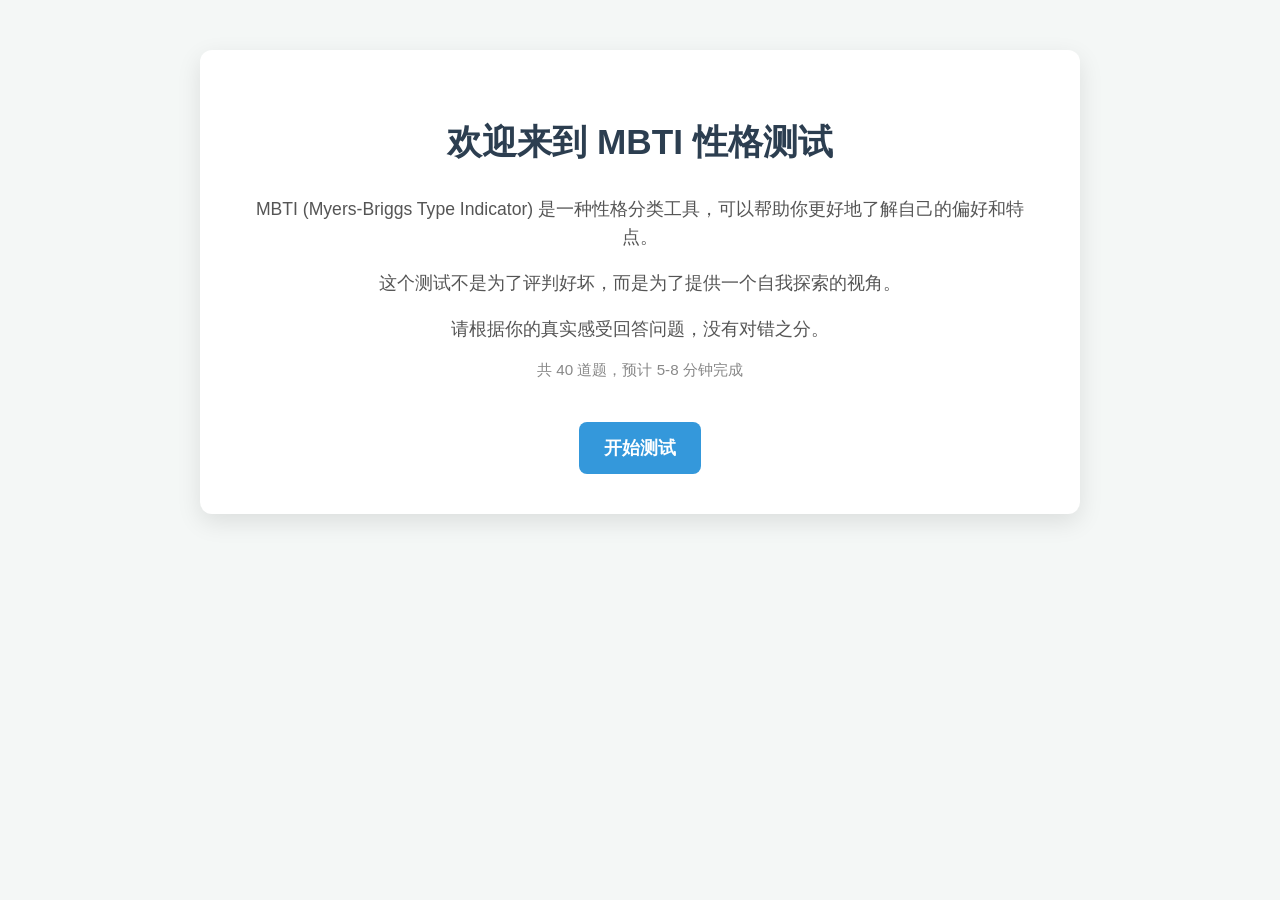
==== index.html @ 6e8e79de "MBTI personality test static site" ====
<!DOCTYPE html>
<html lang="zh-CN">
<head>
    <meta charset="UTF-8">
    <meta name="viewport" content="width=device-width, initial-scale=1.0">
    <title>MBTI 性格测试 - 免费在线测评</title>
    <link rel="stylesheet" href="style.css">
</head>
<body>
    <div class="container">
        <h1>欢迎来到 MBTI 性格测试</h1>
        <p>MBTI (Myers-Briggs Type Indicator) 是一种性格分类工具，可以帮助你更好地了解自己的偏好和特点。</p>
        <p>这个测试不是为了评判好坏，而是为了提供一个自我探索的视角。</p>
        <p>请根据你的真实感受回答问题，没有对错之分。</p>
        <p style="color:#888; font-size:0.95em;">共 40 道题，预计 5-8 分钟完成</p>
        <a href="test.html" class="button">开始测试</a>
    </div>
</body>
</html>
---- style.css ----
body {
    font-family: 'Segoe UI', Tahoma, Geneva, Verdana, sans-serif;
    line-height: 1.6;
    margin: 0;
    padding: 0;
    background-color: #f4f7f6;
    color: #333;
    display: flex;
    justify-content: center;
    align-items: flex-start; /* Changed to flex-start to allow scrolling */
    min-height: 100vh;
    padding: 20px;
    box-sizing: border-box;
}

.container {
    background-color: #fff;
    padding: 40px;
    border-radius: 12px;
    box-shadow: 0 8px 25px rgba(0, 0, 0, 0.1);
    max-width: 800px;
    width: 100%;
    text-align: center;
    margin-top: 30px; /* Added margin for better spacing */
    margin-bottom: 30px;
}

h1 {
    color: #2c3e50;
    margin-bottom: 25px;
    font-size: 2.2em;
}

h2 {
    color: #34495e;
    margin-top: 30px;
    margin-bottom: 15px;
    font-size: 1.8em;
}

h3 {
    color: #34495e;
    margin-top: 25px;
    margin-bottom: 10px;
    font-size: 1.4em;
}

p {
    margin-bottom: 15px;
    color: #555;
    font-size: 1.1em;
}

.button {
    display: inline-block;
    background-color: #3498db;
    color: white;
    padding: 12px 25px;
    border-radius: 8px;
    text-decoration: none;
    font-weight: bold;
    font-size: 1.1em;
    transition: background-color 0.3s ease, transform 0.2s ease;
    margin-top: 25px;
    border: none; /* For submit button */
    cursor: pointer; /* For submit button */
}

.button:hover {
    background-color: #2980b9;
    transform: translateY(-2px);
}

/* Test Page Specific Styles */
.question-card {
    background-color: #f9f9f9;
    border: 1px solid #eee;
    border-radius: 10px;
    padding: 25px;
    margin-bottom: 25px;
    text-align: left;
    box-shadow: 0 2px 10px rgba(0,0,0,0.05);
}

.question-card h2 {
    font-size: 1.3em;
    color: #444;
    margin-top: 0;
    margin-bottom: 20px;
}

.options label {
    display: block;
    background-color: #ecf0f1;
    border: 1px solid #ddd;
    border-radius: 8px;
    padding: 15px 20px;
    margin-bottom: 12px;
    cursor: pointer;
    transition: background-color 0.2s ease, border-color 0.2s ease;
    display: flex;
    align-items: center;
    font-size: 1.1em;
    color: #444;
}

.options label:hover {
    background-color: #e0e6e7;
    border-color: #c0d0d6;
}

.options input[type="radio"] {
    margin-right: 15px;
    transform: scale(1.3); /* Larger radio buttons */
    accent-color: #3498db; /* Custom color for checked radio */
}

.options input[type="radio"]:checked + span {
    color: #3498db;
    font-weight: bold;
}

.progress {
    font-size: 1.1em;
    color: #666;
    margin-bottom: 30px;
}

.submit-button {
    width: auto;
    margin-top: 40px;
}

/* Navigation Buttons Container */
.navigation-buttons {
    margin-top: 30px;
    display: flex;
    justify-content: center;
    gap: 20px; /* Space between buttons */
    flex-wrap: wrap; /* Allow buttons to wrap on smaller screens */
}

.navigation-buttons .button {
    flex-grow: 0; /* Prevent buttons from stretching */
    margin-top: 0; /* Reset margin from general .button style */
}


/* Result Page Specific Styles */
.result-container h1 {
    color: #27ae60;
}

.mbti-type-code {
    font-size: 3em;
    color: #27ae60;
    margin-bottom: 10px;
    text-transform: uppercase;
}

.mbti-type-name {
    font-size: 1.8em;
    color: #333;
    margin-bottom: 30px;
}

.section {
    background-color: #f9f9f9;
    border: 1px solid #eee;
    border-radius: 10px;
    padding: 25px;
    margin-top: 30px;
    text-align: left;
    box-shadow: 0 2px 10px rgba(0,0,0,0.05);
}

.section h3 {
    color: #2c3e50;
    margin-top: 0;
    border-bottom: 2px solid #e0e0e0;
    padding-bottom: 10px;
    margin-bottom: 20px;
}

.section ul {
    list-style-type: disc;
    padding-left: 25px;
    margin-bottom: 15px;
    color: #555;
}

.section ul li {
    margin-bottom: 8px;
}

.section p {
    margin-bottom: 10px;
    text-align: justify; /* Justify text for descriptions */
}

.back-home {
    background-color: #e67e22;
}

.back-home:hover {
    background-color: #d35400;
}

/* Responsive Design */
@media (max-width: 768px) {
    .container {
        padding: 25px;
        margin-top: 15px;
        margin-bottom: 15px;
    }

    h1 {
        font-size: 1.8em;
    }

    h2 {
        font-size: 1.5em;
    }

    .button {
        padding: 10px 20px;
        font-size: 1em;
    }

    .question-card {
        padding: 20px;
    }

    .options label {
        padding: 12px 15px;
        font-size: 1em;
    }

    .mbti-type-code {
        font-size: 2.5em;
    }

    .mbti-type-name {
        font-size: 1.5em;
    }

    .section {
        padding: 20px;
    }
    .navigation-buttons {
        gap: 15px;
    }
}

@media (max-width: 480px) {
    .container {
        padding: 15px;
    }

    h1 {
        font-size: 1.5em;
    }

    .mbti-type-code {
        font-size: 2em;
    }
    .navigation-buttons {
        flex-direction: column; /* Stack buttons vertically on very small screens */
        gap: 10px;
    }
}
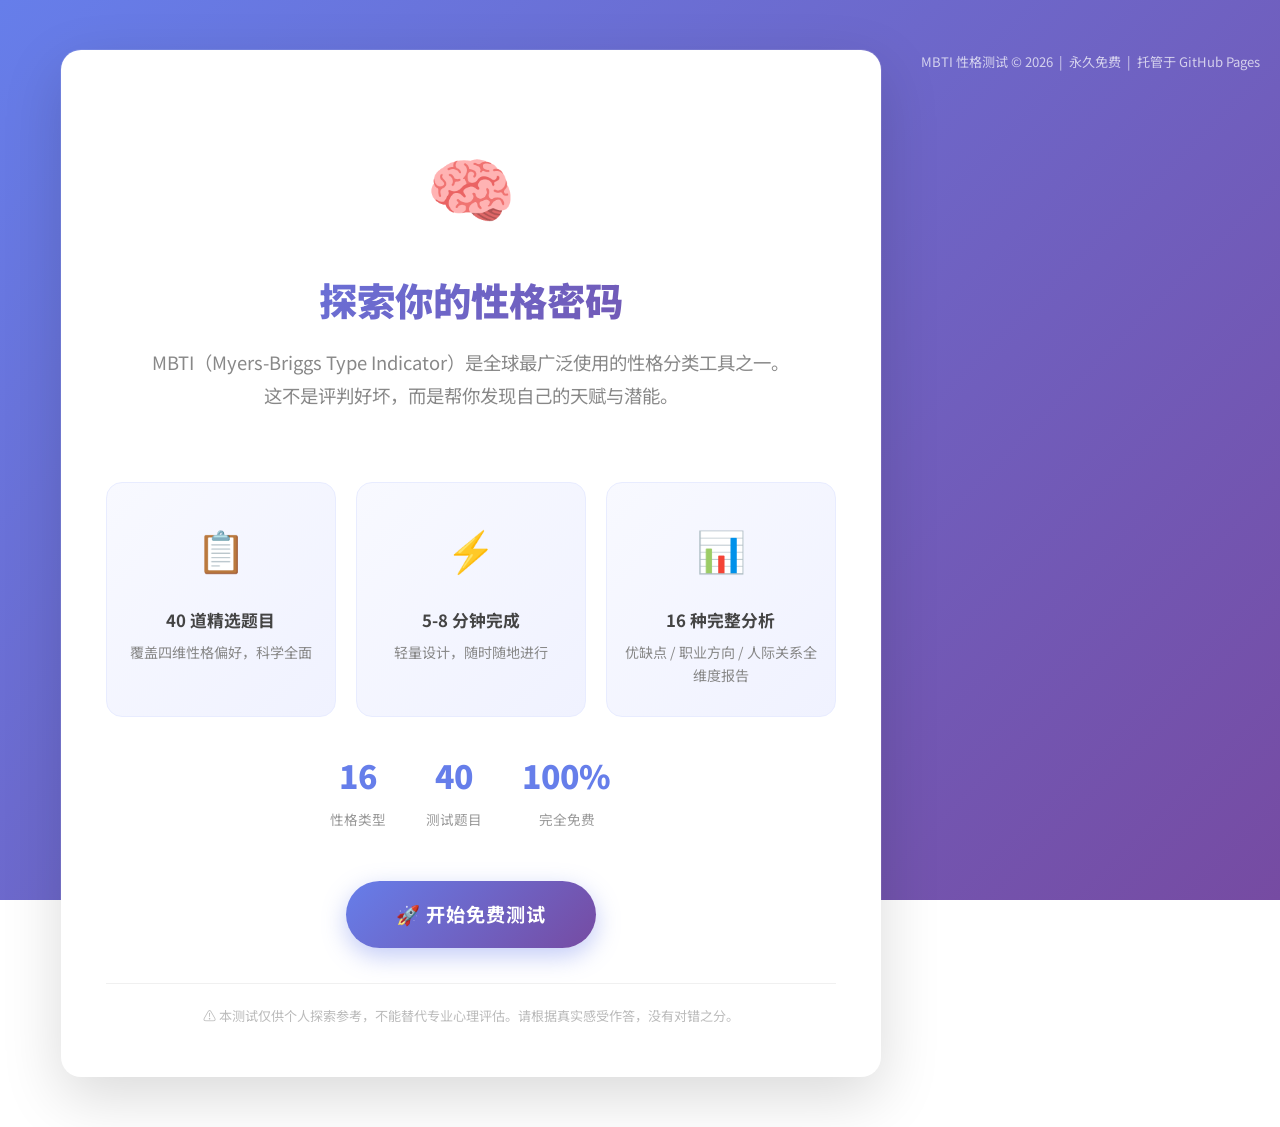
==== commit 50ac89bc: "UI overhaul: welcome page redesign, result page beautify, progress bars" ====
--- a/index.html
+++ b/index.html
@@ -3,17 +3,62 @@
 <head>
     <meta charset="UTF-8">
     <meta name="viewport" content="width=device-width, initial-scale=1.0">
-    <title>MBTI 性格测试 - 免费在线测评</title>
+    <title>MBTI 性格测试 - 免费在线测评 | 探索你的性格密码</title>
     <link rel="stylesheet" href="style.css">
 </head>
 <body>
     <div class="container">
-        <h1>欢迎来到 MBTI 性格测试</h1>
-        <p>MBTI (Myers-Briggs Type Indicator) 是一种性格分类工具，可以帮助你更好地了解自己的偏好和特点。</p>
-        <p>这个测试不是为了评判好坏，而是为了提供一个自我探索的视角。</p>
-        <p>请根据你的真实感受回答问题，没有对错之分。</p>
-        <p style="color:#888; font-size:0.95em;">共 40 道题，预计 5-8 分钟完成</p>
-        <a href="test.html" class="button">开始测试</a>
+        <div class="welcome-hero">
+            <div class="welcome-icon">🧠</div>
+            <h1>探索你的性格密码</h1>
+            <p class="welcome-subtitle">
+                MBTI（Myers-Briggs Type Indicator）是全球最广泛使用的性格分类工具之一。<br>
+                这不是评判好坏，而是帮你发现自己的天赋与潜能。
+            </p>
+        </div>
+
+        <div class="feature-grid">
+            <div class="feature-card">
+                <span class="feature-icon">📋</span>
+                <h3>40 道精选题目</h3>
+                <p>覆盖四维性格偏好，科学全面</p>
+            </div>
+            <div class="feature-card">
+                <span class="feature-icon">⚡</span>
+                <h3>5-8 分钟完成</h3>
+                <p>轻量设计，随时随地进行</p>
+            </div>
+            <div class="feature-card">
+                <span class="feature-icon">📊</span>
+                <h3>16 种完整分析</h3>
+                <p>优缺点 / 职业方向 / 人际关系全维度报告</p>
+            </div>
+        </div>
+
+        <div class="welcome-stats">
+            <div class="stat-item">
+                <div class="stat-number">16</div>
+                <div class="stat-label">性格类型</div>
+            </div>
+            <div class="stat-item">
+                <div class="stat-number">40</div>
+                <div class="stat-label">测试题目</div>
+            </div>
+            <div class="stat-item">
+                <div class="stat-number">100%</div>
+                <div class="stat-label">完全免费</div>
+            </div>
+        </div>
+
+        <a href="test.html" class="start-btn">🚀 开始免费测试</a>
+
+        <p class="disclaimer">
+            ⚠️ 本测试仅供个人探索参考，不能替代专业心理评估。请根据真实感受作答，没有对错之分。
+        </p>
+    </div>
+
+    <div class="site-footer">
+        MBTI 性格测试 &copy; 2026 &nbsp;|&nbsp; 永久免费 &nbsp;|&nbsp; 托管于 GitHub Pages
     </div>
 </body>
 </html>
--- a/style.css
+++ b/style.css
@@ -1,271 +1,635 @@
+/* ==========================================
+   MBTI 性格测试 - 全局样式
+   ========================================== */
+
+/* 引入 Google Fonts */
+@import url('https://fonts.googleapis.com/css2?family=Noto+Sans+SC:wght@300;400;500;700;900&display=swap');
+
+* { box-sizing: border-box; margin: 0; padding: 0; }
+
 body {
-    font-family: 'Segoe UI', Tahoma, Geneva, Verdana, sans-serif;
-    line-height: 1.6;
-    margin: 0;
-    padding: 0;
-    background-color: #f4f7f6;
+    font-family: 'Noto Sans SC', 'Segoe UI', Tahoma, sans-serif;
+    line-height: 1.8;
+    background: linear-gradient(135deg, #667eea 0%, #764ba2 100%);
     color: #333;
+    min-height: 100vh;
     display: flex;
     justify-content: center;
-    align-items: flex-start; /* Changed to flex-start to allow scrolling */
-    min-height: 100vh;
-    padding: 20px;
-    box-sizing: border-box;
-}
-
+    align-items: flex-start;
+    padding: 30px 20px;
+    background-attachment: fixed;
+}
+
+/* ===== 容器 ===== */
 .container {
-    background-color: #fff;
-    padding: 40px;
-    border-radius: 12px;
-    box-shadow: 0 8px 25px rgba(0, 0, 0, 0.1);
-    max-width: 800px;
+    background: #fff;
+    padding: 50px 45px;
+    border-radius: 20px;
+    box-shadow: 0 20px 60px rgba(0,0,0,0.15), 0 0 0 1px rgba(255,255,255,0.1);
+    max-width: 820px;
     width: 100%;
     text-align: center;
-    margin-top: 30px; /* Added margin for better spacing */
+    margin: 20px auto;
+    animation: fadeInUp 0.6s ease-out;
+}
+
+@keyframes fadeInUp {
+    from { opacity: 0; transform: translateY(30px); }
+    to   { opacity: 1; transform: translateY(0); }
+}
+
+/* ===== 欢迎页 ===== */
+.welcome-hero {
+    padding: 20px 0 10px;
+}
+
+.welcome-icon {
+    font-size: 72px;
+    margin-bottom: 15px;
+    animation: pulse 2s ease-in-out infinite;
+}
+
+@keyframes pulse {
+    0%, 100% { transform: scale(1); }
+    50%      { transform: scale(1.08); }
+}
+
+.welcome-hero h1 {
+    font-size: 2.4em;
+    font-weight: 900;
+    background: linear-gradient(135deg, #667eea, #764ba2);
+    -webkit-background-clip: text;
+    -webkit-text-fill-color: transparent;
+    background-clip: text;
+    margin-bottom: 12px;
+}
+
+.welcome-subtitle {
+    font-size: 1.15em;
+    color: #888;
     margin-bottom: 30px;
-}
-
+    line-height: 1.8;
+}
+
+.feature-grid {
+    display: grid;
+    grid-template-columns: repeat(3, 1fr);
+    gap: 20px;
+    margin: 30px 0;
+    text-align: center;
+}
+
+.feature-card {
+    background: linear-gradient(135deg, #f8f9ff, #f0f2ff);
+    border-radius: 16px;
+    padding: 30px 18px;
+    transition: transform 0.3s ease, box-shadow 0.3s ease;
+    border: 1px solid #e8ecff;
+}
+
+.feature-card:hover {
+    transform: translateY(-5px);
+    box-shadow: 0 12px 30px rgba(102, 126, 234, 0.15);
+}
+
+.feature-icon {
+    font-size: 40px;
+    margin-bottom: 12px;
+    display: block;
+}
+
+.feature-card h3 {
+    font-size: 1.05em;
+    color: #444;
+    font-weight: 700;
+    margin-bottom: 6px;
+}
+
+.feature-card p {
+    font-size: 0.88em;
+    color: #888;
+    line-height: 1.6;
+}
+
+.welcome-stats {
+    display: flex;
+    justify-content: center;
+    gap: 40px;
+    margin: 25px 0;
+    flex-wrap: wrap;
+}
+
+.stat-item {
+    text-align: center;
+}
+
+.stat-number {
+    font-size: 2em;
+    font-weight: 900;
+    color: #667eea;
+}
+
+.stat-label {
+    font-size: 0.85em;
+    color: #999;
+    margin-top: 2px;
+}
+
+.start-btn {
+    display: inline-block;
+    background: linear-gradient(135deg, #667eea 0%, #764ba2 100%);
+    color: #fff;
+    padding: 16px 50px;
+    border-radius: 50px;
+    text-decoration: none;
+    font-weight: 700;
+    font-size: 1.2em;
+    letter-spacing: 1px;
+    transition: all 0.3s ease;
+    box-shadow: 0 8px 25px rgba(102, 126, 234, 0.4);
+    margin-top: 25px;
+    border: none;
+    cursor: pointer;
+}
+
+.start-btn:hover {
+    transform: translateY(-3px);
+    box-shadow: 0 14px 35px rgba(102, 126, 234, 0.5);
+}
+
+.start-btn:active {
+    transform: translateY(0);
+}
+
+/* ===== 通用按钮 ===== */
+.button {
+    display: inline-block;
+    background: linear-gradient(135deg, #667eea, #764ba2);
+    color: #fff;
+    padding: 14px 35px;
+    border-radius: 50px;
+    text-decoration: none;
+    font-weight: 700;
+    font-size: 1.05em;
+    transition: all 0.3s ease;
+    margin-top: 20px;
+    border: none;
+    cursor: pointer;
+    box-shadow: 0 4px 15px rgba(102, 126, 234, 0.3);
+}
+
+.button:hover {
+    transform: translateY(-2px);
+    box-shadow: 0 8px 25px rgba(102, 126, 234, 0.4);
+}
+
+.button:active {
+    transform: translateY(0);
+}
+
+/* ===== 标题 ===== */
 h1 {
     color: #2c3e50;
-    margin-bottom: 25px;
-    font-size: 2.2em;
+    margin-bottom: 20px;
+    font-size: 2em;
+    font-weight: 700;
 }
 
 h2 {
     color: #34495e;
-    margin-top: 30px;
-    margin-bottom: 15px;
-    font-size: 1.8em;
+    margin: 25px 0 15px;
+    font-size: 1.6em;
+    font-weight: 700;
 }
 
 h3 {
-    color: #34495e;
-    margin-top: 25px;
-    margin-bottom: 10px;
-    font-size: 1.4em;
-}
-
-p {
-    margin-bottom: 15px;
+    color: #444;
+    margin: 20px 0 10px;
+    font-size: 1.25em;
+    font-weight: 600;
+}
+
+h4 {
     color: #555;
-    font-size: 1.1em;
-}
-
-.button {
-    display: inline-block;
-    background-color: #3498db;
-    color: white;
-    padding: 12px 25px;
-    border-radius: 8px;
-    text-decoration: none;
-    font-weight: bold;
-    font-size: 1.1em;
-    transition: background-color 0.3s ease, transform 0.2s ease;
-    margin-top: 25px;
-    border: none; /* For submit button */
-    cursor: pointer; /* For submit button */
-}
-
-.button:hover {
-    background-color: #2980b9;
-    transform: translateY(-2px);
-}
-
-/* Test Page Specific Styles */
+    font-size: 1.05em;
+    font-weight: 600;
+    margin-bottom: 8px;
+}
+
+/* ===== 测试页 ===== */
+.progress {
+    font-size: 1.05em;
+    color: #888;
+    margin-bottom: 25px;
+}
+
+.progress-bar-outer {
+    background: #e9ecef;
+    border-radius: 10px;
+    height: 8px;
+    margin: 15px 0 30px;
+    overflow: hidden;
+}
+
+.progress-bar-inner {
+    height: 100%;
+    background: linear-gradient(90deg, #667eea, #764ba2);
+    border-radius: 10px;
+    transition: width 0.4s ease;
+}
+
 .question-card {
-    background-color: #f9f9f9;
-    border: 1px solid #eee;
-    border-radius: 10px;
-    padding: 25px;
-    margin-bottom: 25px;
+    background: #fafbff;
+    border: 1px solid #e8ecff;
+    border-radius: 16px;
+    padding: 30px;
+    margin-bottom: 22px;
     text-align: left;
-    box-shadow: 0 2px 10px rgba(0,0,0,0.05);
+    box-shadow: 0 3px 15px rgba(0,0,0,0.04);
+    transition: all 0.3s ease;
+}
+
+.question-card:hover {
+    border-color: #c5cdff;
+    box-shadow: 0 6px 20px rgba(102, 126, 234, 0.08);
 }
 
 .question-card h2 {
-    font-size: 1.3em;
+    font-size: 1.2em;
     color: #444;
     margin-top: 0;
     margin-bottom: 20px;
+    font-weight: 600;
 }
 
 .options label {
-    display: block;
-    background-color: #ecf0f1;
-    border: 1px solid #ddd;
-    border-radius: 8px;
-    padding: 15px 20px;
-    margin-bottom: 12px;
-    cursor: pointer;
-    transition: background-color 0.2s ease, border-color 0.2s ease;
     display: flex;
     align-items: center;
-    font-size: 1.1em;
-    color: #444;
+    background: #fff;
+    border: 2px solid #e8ecff;
+    border-radius: 12px;
+    padding: 16px 20px;
+    margin-bottom: 10px;
+    cursor: pointer;
+    transition: all 0.25s ease;
+    font-size: 1.05em;
+    color: #555;
 }
 
 .options label:hover {
-    background-color: #e0e6e7;
-    border-color: #c0d0d6;
+    background: #f0f2ff;
+    border-color: #667eea;
 }
 
 .options input[type="radio"] {
-    margin-right: 15px;
-    transform: scale(1.3); /* Larger radio buttons */
-    accent-color: #3498db; /* Custom color for checked radio */
-}
-
-.options input[type="radio"]:checked + span {
-    color: #3498db;
-    font-weight: bold;
-}
-
-.progress {
-    font-size: 1.1em;
-    color: #666;
-    margin-bottom: 30px;
-}
-
-.submit-button {
-    width: auto;
-    margin-top: 40px;
-}
-
-/* Navigation Buttons Container */
+    margin-right: 14px;
+    transform: scale(1.3);
+    accent-color: #667eea;
+}
+
+.options input[type="radio"]:checked + * {
+    color: #667eea;
+    font-weight: 600;
+}
+
 .navigation-buttons {
     margin-top: 30px;
     display: flex;
     justify-content: center;
-    gap: 20px; /* Space between buttons */
-    flex-wrap: wrap; /* Allow buttons to wrap on smaller screens */
+    gap: 20px;
+    flex-wrap: wrap;
 }
 
 .navigation-buttons .button {
-    flex-grow: 0; /* Prevent buttons from stretching */
-    margin-top: 0; /* Reset margin from general .button style */
-}
-
-
-/* Result Page Specific Styles */
+    margin-top: 0;
+}
+
+/* ===== 结果页 ===== */
+.result-container {
+    text-align: left;
+}
+
 .result-container h1 {
-    color: #27ae60;
+    text-align: center;
+    color: #2c3e50;
+    font-size: 1.9em;
+    margin-bottom: 30px;
+}
+
+/* 类型徽章 */
+.mbti-badge {
+    text-align: center;
+    margin: 20px 0 30px;
 }
 
 .mbti-type-code {
-    font-size: 3em;
-    color: #27ae60;
+    display: inline-block;
+    font-size: 3.5em;
+    font-weight: 900;
+    letter-spacing: 8px;
+    color: #fff;
+    background: linear-gradient(135deg, #667eea, #764ba2);
+    padding: 15px 35px;
+    border-radius: 20px;
+    box-shadow: 0 10px 30px rgba(102, 126, 234, 0.3);
     margin-bottom: 10px;
-    text-transform: uppercase;
 }
 
 .mbti-type-name {
-    font-size: 1.8em;
-    color: #333;
-    margin-bottom: 30px;
-}
-
+    font-size: 1.4em;
+    color: #555;
+    font-weight: 500;
+    margin-top: 8px;
+}
+
+/* 维度条 */
+.dimension-bars {
+    margin: 25px 0;
+}
+
+.dim-item {
+    margin-bottom: 16px;
+}
+
+.dim-label {
+    display: flex;
+    justify-content: space-between;
+    font-size: 0.95em;
+    font-weight: 600;
+    margin-bottom: 5px;
+    color: #555;
+}
+
+.dim-label .left  { color: #667eea; }
+.dim-label .right { color: #764ba2; }
+
+.dim-track {
+    background: #f0f0f0;
+    border-radius: 8px;
+    height: 22px;
+    overflow: hidden;
+    position: relative;
+}
+
+.dim-fill {
+    height: 100%;
+    border-radius: 8px;
+    transition: width 0.6s ease;
+    background: linear-gradient(90deg, #667eea, #764ba2);
+    position: relative;
+}
+
+.dim-fill::after {
+    content: attr(data-pct);
+    position: absolute;
+    right: 8px;
+    top: 50%;
+    transform: translateY(-50%);
+    font-size: 0.75em;
+    font-weight: 700;
+    color: #fff;
+}
+
+/* 内容区块 */
 .section {
-    background-color: #f9f9f9;
-    border: 1px solid #eee;
-    border-radius: 10px;
-    padding: 25px;
-    margin-top: 30px;
-    text-align: left;
-    box-shadow: 0 2px 10px rgba(0,0,0,0.05);
+    background: #fafbff;
+    border: 1px solid #e8ecff;
+    border-radius: 16px;
+    padding: 28px 30px;
+    margin-top: 22px;
+    box-shadow: 0 3px 15px rgba(0,0,0,0.03);
+    transition: box-shadow 0.3s ease;
+}
+
+.section:hover {
+    box-shadow: 0 6px 25px rgba(102, 126, 234, 0.08);
 }
 
 .section h3 {
-    color: #2c3e50;
+    color: #667eea;
     margin-top: 0;
-    border-bottom: 2px solid #e0e0e0;
-    padding-bottom: 10px;
-    margin-bottom: 20px;
+    font-size: 1.2em;
+    font-weight: 700;
+    padding-bottom: 12px;
+    border-bottom: 2px solid #e8ecff;
+    margin-bottom: 18px;
 }
 
 .section ul {
-    list-style-type: disc;
-    padding-left: 25px;
-    margin-bottom: 15px;
+    list-style: none;
+    padding-left: 0;
+    margin-bottom: 12px;
+}
+
+.section ul li {
+    padding: 6px 0 6px 22px;
+    position: relative;
     color: #555;
-}
-
-.section ul li {
-    margin-bottom: 8px;
+    font-size: 1em;
+}
+
+.section ul li::before {
+    content: '▸';
+    position: absolute;
+    left: 0;
+    color: #667eea;
+    font-weight: 700;
 }
 
 .section p {
-    margin-bottom: 10px;
-    text-align: justify; /* Justify text for descriptions */
-}
-
-.back-home {
-    background-color: #e67e22;
-}
-
-.back-home:hover {
-    background-color: #d35400;
-}
-
-/* Responsive Design */
+    margin-bottom: 12px;
+    color: #555;
+    text-align: justify;
+    line-height: 1.9;
+}
+
+/* 优缺点网格 */
+.pros-cons-grid {
+    display: grid;
+    grid-template-columns: 1fr 1fr;
+    gap: 20px;
+    margin-top: 8px;
+}
+
+.pros-box, .cons-box {
+    padding: 22px;
+    border-radius: 14px;
+}
+
+.pros-box {
+    background: linear-gradient(135deg, #e8f5e9, #c8e6c9);
+    border: 1px solid #a5d6a7;
+}
+
+.cons-box {
+    background: linear-gradient(135deg, #fce4ec, #f8bbd0);
+    border: 1px solid #ef9a9a;
+}
+
+.pros-box h4 {
+    color: #2e7d32;
+    font-size: 1.05em;
+    margin-bottom: 12px;
+}
+
+.cons-box h4 {
+    color: #c62828;
+    font-size: 1.05em;
+    margin-bottom: 12px;
+}
+
+.pros-box ul, .cons-box ul {
+    list-style: none;
+    padding-left: 0;
+}
+
+.pros-box ul li {
+    padding: 5px 0 5px 18px;
+    position: relative;
+    color: #444;
+}
+
+.pros-box ul li::before {
+    content: '✓';
+    position: absolute;
+    left: 0;
+    color: #43a047;
+    font-weight: 700;
+}
+
+.cons-box ul li {
+    padding: 5px 0 5px 18px;
+    position: relative;
+    color: #444;
+}
+
+.cons-box ul li::before {
+    content: '✗';
+    position: absolute;
+    left: 0;
+    color: #e53935;
+    font-weight: 700;
+}
+
+/* 关系卡片 */
+.relation-cards {
+    display: grid;
+    grid-template-columns: 1fr 1fr;
+    gap: 16px;
+    margin-top: 8px;
+}
+
+.relation-card {
+    padding: 18px;
+    border-radius: 12px;
+    text-align: center;
+}
+
+.relation-card.friendship {
+    background: #e3f2fd;
+    border: 1px solid #90caf9;
+}
+
+.relation-card.love {
+    background: #fce4ec;
+    border: 1px solid #f48fb1;
+}
+
+.relation-card .rel-icon {
+    font-size: 28px;
+    margin-bottom: 6px;
+}
+
+.relation-card h4 {
+    font-size: 0.95em;
+    font-weight: 700;
+    margin-bottom: 6px;
+}
+
+.relation-card.friendship h4 { color: #1565c0; }
+.relation-card.love h4       { color: #c62828; }
+
+.relation-card p {
+    font-size: 0.9em;
+    color: #666;
+    text-align: center !important;
+    line-height: 1.7;
+}
+
+/* 底部按钮区 */
+.result-actions {
+    text-align: center;
+    margin-top: 35px;
+    display: flex;
+    justify-content: center;
+    gap: 18px;
+    flex-wrap: wrap;
+}
+
+.btn-secondary {
+    background: #fff;
+    color: #667eea;
+    border: 2px solid #667eea;
+    box-shadow: none;
+}
+
+.btn-secondary:hover {
+    background: #f0f2ff;
+    box-shadow: 0 4px 15px rgba(102, 126, 234, 0.15);
+}
+
+.btn-orange {
+    background: linear-gradient(135deg, #f39c12, #e67e22);
+    box-shadow: 0 4px 15px rgba(230, 126, 34, 0.3);
+}
+
+.btn-orange:hover {
+    box-shadow: 0 8px 25px rgba(230, 126, 34, 0.4);
+}
+
+/* ===== 提示信息 ===== */
+.disclaimer {
+    text-align: center;
+    color: #bbb;
+    font-size: 0.82em;
+    margin-top: 35px;
+    padding-top: 20px;
+    border-top: 1px solid #f0f0f0;
+}
+
+/* ===== Footer ===== */
+.site-footer {
+    text-align: center;
+    color: rgba(255,255,255,0.7);
+    font-size: 0.82em;
+    padding: 20px 0 5px;
+}
+
+.site-footer a {
+    color: rgba(255,255,255,0.9);
+    text-decoration: underline;
+}
+
+/* ===== 响应式 ===== */
 @media (max-width: 768px) {
-    .container {
-        padding: 25px;
-        margin-top: 15px;
-        margin-bottom: 15px;
-    }
-
-    h1 {
-        font-size: 1.8em;
-    }
-
-    h2 {
-        font-size: 1.5em;
-    }
-
-    .button {
-        padding: 10px 20px;
-        font-size: 1em;
-    }
-
-    .question-card {
-        padding: 20px;
-    }
-
-    .options label {
-        padding: 12px 15px;
-        font-size: 1em;
-    }
-
-    .mbti-type-code {
-        font-size: 2.5em;
-    }
-
-    .mbti-type-name {
-        font-size: 1.5em;
-    }
-
-    .section {
-        padding: 20px;
-    }
-    .navigation-buttons {
-        gap: 15px;
-    }
+    .container { padding: 30px 22px; }
+    .feature-grid { grid-template-columns: 1fr; }
+    .pros-cons-grid, .relation-cards { grid-template-columns: 1fr; }
+    .welcome-stats { gap: 25px; }
+    .mbti-type-code { font-size: 2.5em; padding: 12px 25px; letter-spacing: 5px; }
+    h1 { font-size: 1.6em; }
+    .welcome-hero h1 { font-size: 1.8em; }
+    .welcome-icon { font-size: 55px; }
+    .question-card { padding: 22px; }
+    .options label { padding: 13px 15px; font-size: 1em; }
 }
 
 @media (max-width: 480px) {
-    .container {
-        padding: 15px;
-    }
-
-    h1 {
-        font-size: 1.5em;
-    }
-
-    .mbti-type-code {
-        font-size: 2em;
-    }
-    .navigation-buttons {
-        flex-direction: column; /* Stack buttons vertically on very small screens */
-        gap: 10px;
-    }
-}+    .container { padding: 22px 15px; }
+    h1 { font-size: 1.4em; }
+    .mbti-type-code { font-size: 2em; letter-spacing: 4px; padding: 10px 20px; }
+    .welcome-hero h1 { font-size: 1.5em; }
+    .welcome-icon { font-size: 45px; }
+    .start-btn { padding: 14px 35px; font-size: 1.05em; }
+    .section { padding: 20px; }
+}
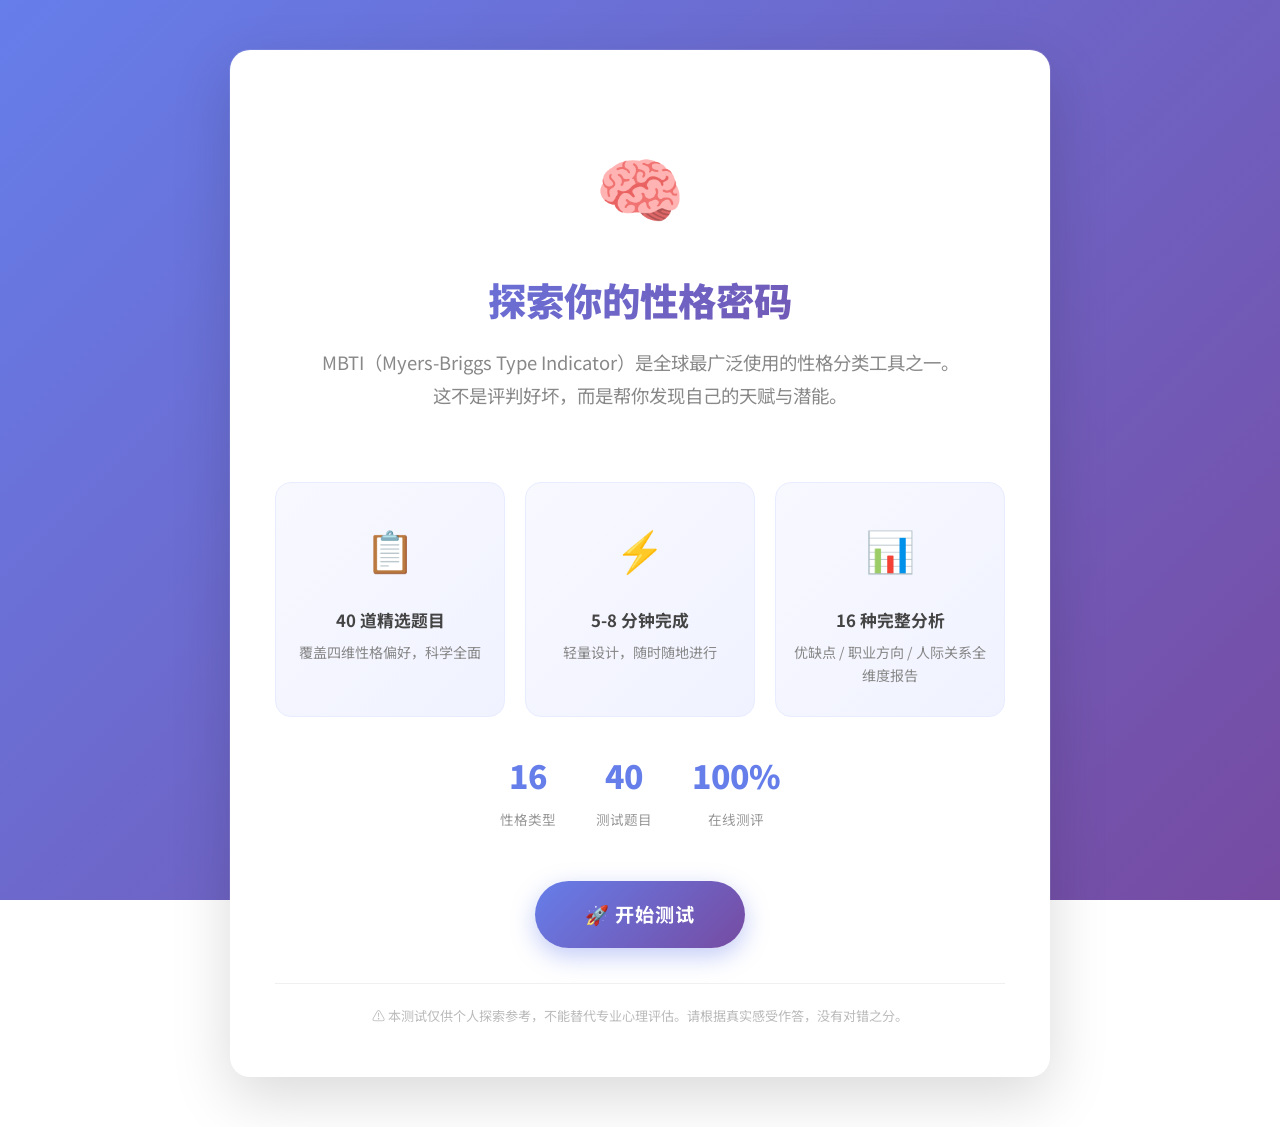
==== commit c8e77ac6: "移除免费字眼+删除底部版权栏+主页内容垂直居中" ====
--- a/index.html
+++ b/index.html
@@ -3,7 +3,7 @@
 <head>
     <meta charset="UTF-8">
     <meta name="viewport" content="width=device-width, initial-scale=1.0">
-    <title>MBTI 性格测试 - 免费在线测评 | 探索你的性格密码</title>
+    <title>MBTI 性格测试 - 在线测评 | 探索你的性格密码</title>
     <link rel="stylesheet" href="style.css">
 </head>
 <body>
@@ -46,19 +46,16 @@
             </div>
             <div class="stat-item">
                 <div class="stat-number">100%</div>
-                <div class="stat-label">完全免费</div>
+                <div class="stat-label">在线测评</div>
             </div>
         </div>
 
-        <a href="test.html" class="start-btn">🚀 开始免费测试</a>
+        <a href="test.html" class="start-btn">🚀 开始测试</a>
 
         <p class="disclaimer">
             ⚠️ 本测试仅供个人探索参考，不能替代专业心理评估。请根据真实感受作答，没有对错之分。
         </p>
     </div>
 
-    <div class="site-footer">
-        MBTI 性格测试 &copy; 2026 &nbsp;|&nbsp; 永久免费 &nbsp;|&nbsp; 托管于 GitHub Pages
-    </div>
 </body>
 </html>
--- a/style.css
+++ b/style.css
@@ -15,7 +15,7 @@
     min-height: 100vh;
     display: flex;
     justify-content: center;
-    align-items: flex-start;
+    align-items: center;
     padding: 30px 20px;
     background-attachment: fixed;
 }
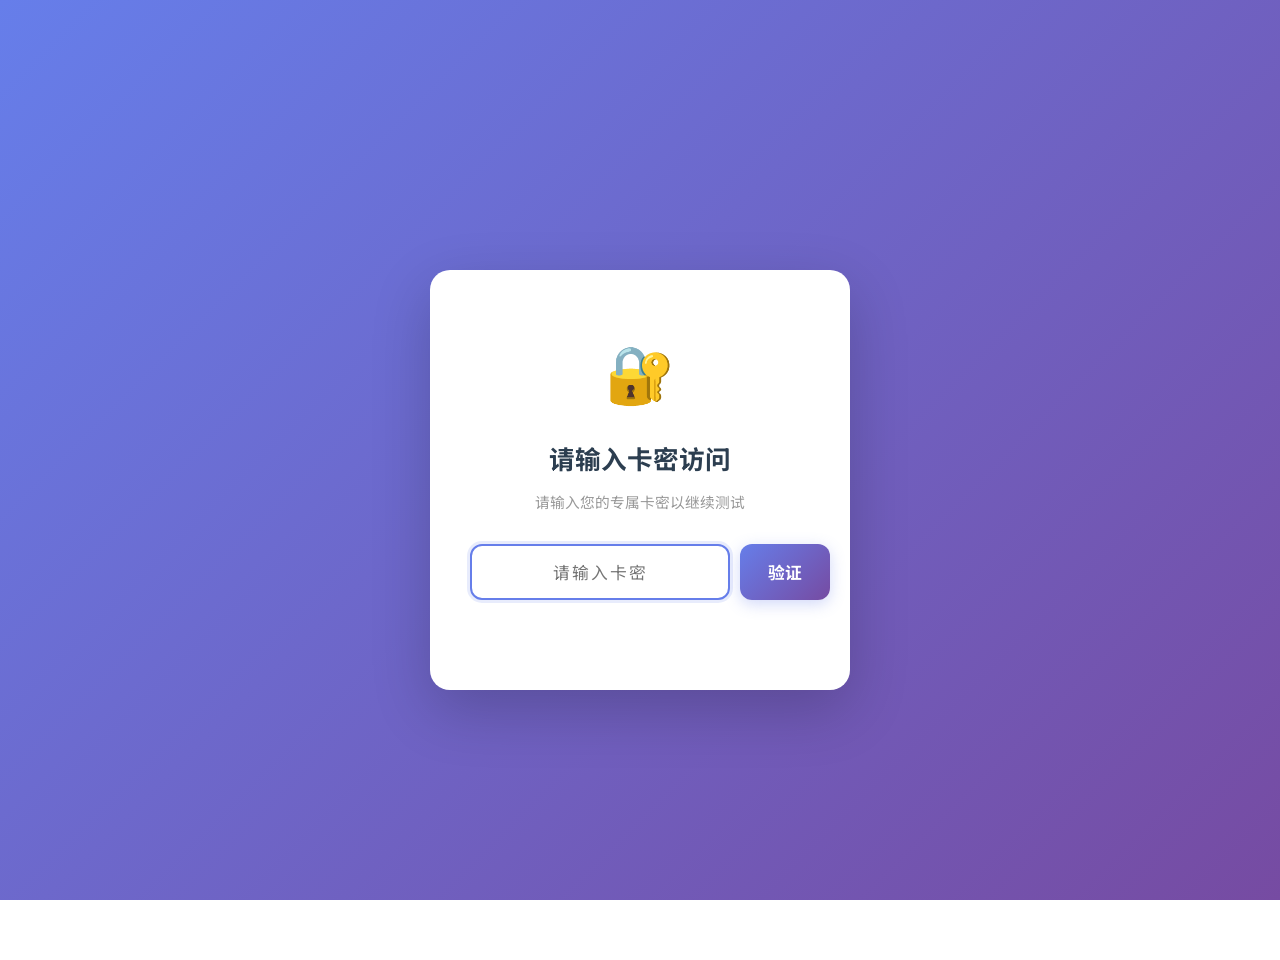
==== commit f70a958b: "移动端全面适配+卡密验证门禁(stk347)" ====
--- a/index.html
+++ b/index.html
@@ -2,60 +2,116 @@
 <html lang="zh-CN">
 <head>
     <meta charset="UTF-8">
-    <meta name="viewport" content="width=device-width, initial-scale=1.0">
-    <title>MBTI 性格测试 - 在线测评 | 探索你的性格密码</title>
+    <meta name="viewport" content="width=device-width, initial-scale=1.0, maximum-scale=1.0, user-scalable=no">
+    <title>MBTI 性格测试 | 探索你的性格密码</title>
     <link rel="stylesheet" href="style.css">
 </head>
 <body>
-    <div class="container">
-        <div class="welcome-hero">
-            <div class="welcome-icon">🧠</div>
-            <h1>探索你的性格密码</h1>
-            <p class="welcome-subtitle">
-                MBTI（Myers-Briggs Type Indicator）是全球最广泛使用的性格分类工具之一。<br>
-                这不是评判好坏，而是帮你发现自己的天赋与潜能。
+    <!-- ===== 卡密验证门禁 ===== -->
+    <div class="gate-overlay" id="gate-overlay">
+        <div class="gate-box">
+            <div class="gate-icon">🔐</div>
+            <h1>请输入卡密访问</h1>
+            <p class="gate-subtitle">请输入您的专属卡密以继续测试</p>
+            <div class="gate-input-group">
+                <input type="password" class="gate-input" id="gate-input"
+                    placeholder="请输入卡密" maxlength="20" autocomplete="off">
+                <button class="gate-submit" id="gate-submit">验证</button>
+            </div>
+            <div class="gate-error" id="gate-error">卡密错误，请重试</div>
+        </div>
+    </div>
+
+    <!-- ===== 主内容（验证后显示） ===== -->
+    <div id="main-content">
+        <div class="container">
+            <div class="welcome-hero">
+                <div class="welcome-icon">🧠</div>
+                <h1>探索你的性格密码</h1>
+                <p class="welcome-subtitle">
+                    MBTI（Myers-Briggs Type Indicator）是全球最广泛使用的性格分类工具之一。<br>
+                    这不是评判好坏，而是帮你发现自己的天赋与潜能。
+                </p>
+            </div>
+
+            <div class="feature-grid">
+                <div class="feature-card">
+                    <span class="feature-icon">📋</span>
+                    <h3>40 道精选题目</h3>
+                    <p>覆盖四维性格偏好，科学全面</p>
+                </div>
+                <div class="feature-card">
+                    <span class="feature-icon">⚡</span>
+                    <h3>5-8 分钟完成</h3>
+                    <p>轻量设计，随时随地进行</p>
+                </div>
+                <div class="feature-card">
+                    <span class="feature-icon">📊</span>
+                    <h3>16 种完整分析</h3>
+                    <p>优缺点 / 职业方向 / 人际关系全维度报告</p>
+                </div>
+            </div>
+
+            <div class="welcome-stats">
+                <div class="stat-item">
+                    <div class="stat-number">16</div>
+                    <div class="stat-label">性格类型</div>
+                </div>
+                <div class="stat-item">
+                    <div class="stat-number">40</div>
+                    <div class="stat-label">测试题目</div>
+                </div>
+                <div class="stat-item">
+                    <div class="stat-number">100%</div>
+                    <div class="stat-label">在线测评</div>
+                </div>
+            </div>
+
+            <a href="test.html" class="start-btn">🚀 开始测试</a>
+
+            <p class="disclaimer">
+                ⚠️ 本测试仅供个人探索参考，不能替代专业心理评估。请根据真实感受作答，没有对错之分。
             </p>
         </div>
-
-        <div class="feature-grid">
-            <div class="feature-card">
-                <span class="feature-icon">📋</span>
-                <h3>40 道精选题目</h3>
-                <p>覆盖四维性格偏好，科学全面</p>
-            </div>
-            <div class="feature-card">
-                <span class="feature-icon">⚡</span>
-                <h3>5-8 分钟完成</h3>
-                <p>轻量设计，随时随地进行</p>
-            </div>
-            <div class="feature-card">
-                <span class="feature-icon">📊</span>
-                <h3>16 种完整分析</h3>
-                <p>优缺点 / 职业方向 / 人际关系全维度报告</p>
-            </div>
-        </div>
-
-        <div class="welcome-stats">
-            <div class="stat-item">
-                <div class="stat-number">16</div>
-                <div class="stat-label">性格类型</div>
-            </div>
-            <div class="stat-item">
-                <div class="stat-number">40</div>
-                <div class="stat-label">测试题目</div>
-            </div>
-            <div class="stat-item">
-                <div class="stat-number">100%</div>
-                <div class="stat-label">在线测评</div>
-            </div>
-        </div>
-
-        <a href="test.html" class="start-btn">🚀 开始测试</a>
-
-        <p class="disclaimer">
-            ⚠️ 本测试仅供个人探索参考，不能替代专业心理评估。请根据真实感受作答，没有对错之分。
-        </p>
     </div>
 
+    <script>
+        // 门禁验证逻辑（内联，确保优先执行）
+        (function() {
+            var PASSCODE = 'stk347';
+            var VERIFIED_KEY = 'mbti_verified';
+
+            // 已通过验证 → 直接显示内容
+            if (sessionStorage.getItem(VERIFIED_KEY) === 'true') {
+                document.body.classList.add('gate-unlocked');
+                return;
+            }
+
+            // 未验证 → 显示门禁
+            var input = document.getElementById('gate-input');
+            var submit = document.getElementById('gate-submit');
+            var error = document.getElementById('gate-error');
+
+            function doVerify() {
+                if (input.value.trim() === PASSCODE) {
+                    sessionStorage.setItem(VERIFIED_KEY, 'true');
+                    document.body.classList.add('gate-unlocked');
+                } else {
+                    error.classList.add('visible');
+                    input.value = '';
+                    input.focus();
+                    setTimeout(function() { error.classList.remove('visible'); }, 2000);
+                }
+            }
+
+            submit.addEventListener('click', doVerify);
+            input.addEventListener('keydown', function(e) {
+                if (e.key === 'Enter') doVerify();
+            });
+
+            // 自动聚焦输入框
+            setTimeout(function() { input.focus(); }, 300);
+        })();
+    </script>
 </body>
 </html>
--- a/style.css
+++ b/style.css
@@ -1,14 +1,13 @@
 /* ==========================================
-   MBTI 性格测试 - 全局样式
+   MBTI 性格测试 - 全局样式 (移动优先优化版)
    ========================================== */
 
-/* 引入 Google Fonts */
 @import url('https://fonts.googleapis.com/css2?family=Noto+Sans+SC:wght@300;400;500;700;900&display=swap');
 
 * { box-sizing: border-box; margin: 0; padding: 0; }
 
 body {
-    font-family: 'Noto Sans SC', 'Segoe UI', Tahoma, sans-serif;
+    font-family: 'Noto Sans SC', 'PingFang SC', 'Microsoft YaHei', sans-serif;
     line-height: 1.8;
     background: linear-gradient(135deg, #667eea 0%, #764ba2 100%);
     color: #333;
@@ -18,6 +17,8 @@
     align-items: center;
     padding: 30px 20px;
     background-attachment: fixed;
+    /* 移动端性能优化：禁用 MacOS 上可能的 overscroll 弹性 */
+    overscroll-behavior: none;
 }
 
 /* ===== 容器 ===== */
@@ -38,6 +39,121 @@
     to   { opacity: 1; transform: translateY(0); }
 }
 
+/* ==========================================
+   卡密验证门禁
+   ========================================== */
+.gate-overlay {
+    display: flex;
+    justify-content: center;
+    align-items: center;
+    min-height: 100vh;
+    width: 100%;
+    padding: 20px;
+}
+
+.gate-box {
+    background: #fff;
+    border-radius: 20px;
+    box-shadow: 0 20px 60px rgba(0,0,0,0.2);
+    padding: 50px 40px;
+    max-width: 420px;
+    width: 100%;
+    text-align: center;
+    animation: fadeInUp 0.5s ease-out;
+}
+
+.gate-icon {
+    font-size: 56px;
+    margin-bottom: 15px;
+    animation: pulse 2s ease-in-out infinite;
+}
+
+@keyframes pulse {
+    0%, 100% { transform: scale(1); }
+    50%      { transform: scale(1.06); }
+}
+
+.gate-box h1 {
+    font-size: 1.6em;
+    font-weight: 700;
+    color: #2c3e50;
+    margin-bottom: 8px;
+}
+
+.gate-subtitle {
+    font-size: 0.92em;
+    color: #999;
+    margin-bottom: 28px;
+}
+
+.gate-input-group {
+    display: flex;
+    gap: 10px;
+    margin-bottom: 16px;
+}
+
+.gate-input {
+    flex: 1;
+    padding: 14px 18px;
+    border: 2px solid #e0e0e0;
+    border-radius: 12px;
+    font-size: 1.05em;
+    font-family: inherit;
+    text-align: center;
+    letter-spacing: 2px;
+    outline: none;
+    transition: border-color 0.3s ease, box-shadow 0.3s ease;
+    -webkit-appearance: none;
+    appearance: none;
+}
+
+.gate-input:focus {
+    border-color: #667eea;
+    box-shadow: 0 0 0 3px rgba(102, 126, 234, 0.15);
+}
+
+.gate-submit {
+    padding: 14px 28px;
+    background: linear-gradient(135deg, #667eea, #764ba2);
+    color: #fff;
+    border: none;
+    border-radius: 12px;
+    font-size: 1.05em;
+    font-weight: 700;
+    font-family: inherit;
+    cursor: pointer;
+    transition: all 0.3s ease;
+    white-space: nowrap;
+    box-shadow: 0 4px 15px rgba(102, 126, 234, 0.3);
+}
+
+.gate-submit:hover {
+    transform: translateY(-2px);
+    box-shadow: 0 8px 25px rgba(102, 126, 234, 0.4);
+}
+
+.gate-submit:active {
+    transform: translateY(0);
+}
+
+.gate-error {
+    min-height: 22px;
+    font-size: 0.85em;
+    color: #e53935;
+    margin-top: 4px;
+    opacity: 0;
+    transition: opacity 0.3s ease;
+}
+
+.gate-error.visible {
+    opacity: 1;
+}
+
+/* 主内容初始隐藏 */
+#main-content { display: none; }
+body.gate-unlocked #main-content { display: block; }
+body.gate-unlocked .gate-overlay { display: none; }
+
 /* ===== 欢迎页 ===== */
 .welcome-hero {
     padding: 20px 0 10px;
@@ -47,11 +163,6 @@
     font-size: 72px;
     margin-bottom: 15px;
     animation: pulse 2s ease-in-out infinite;
-}
-
-@keyframes pulse {
-    0%, 100% { transform: scale(1); }
-    50%      { transform: scale(1.08); }
 }
 
 .welcome-hero h1 {
@@ -119,9 +230,7 @@
     flex-wrap: wrap;
 }
 
-.stat-item {
-    text-align: center;
-}
+.stat-item { text-align: center; }
 
 .stat-number {
     font-size: 2em;
@@ -152,14 +261,8 @@
     cursor: pointer;
 }
 
-.start-btn:hover {
-    transform: translateY(-3px);
-    box-shadow: 0 14px 35px rgba(102, 126, 234, 0.5);
-}
-
-.start-btn:active {
-    transform: translateY(0);
-}
+.start-btn:hover { transform: translateY(-3px); box-shadow: 0 14px 35px rgba(102,126,234,0.5); }
+.start-btn:active { transform: translateY(0); }
 
 /* ===== 通用按钮 ===== */
 .button {
@@ -176,45 +279,19 @@
     border: none;
     cursor: pointer;
     box-shadow: 0 4px 15px rgba(102, 126, 234, 0.3);
-}
-
-.button:hover {
-    transform: translateY(-2px);
-    box-shadow: 0 8px 25px rgba(102, 126, 234, 0.4);
-}
-
-.button:active {
-    transform: translateY(0);
-}
+    /* 移动端触摸优化 */
+    -webkit-tap-highlight-color: transparent;
+    touch-action: manipulation;
+}
+
+.button:hover { transform: translateY(-2px); box-shadow: 0 8px 25px rgba(102,126,234,0.4); }
+.button:active { transform: translateY(0); }
 
 /* ===== 标题 ===== */
-h1 {
-    color: #2c3e50;
-    margin-bottom: 20px;
-    font-size: 2em;
-    font-weight: 700;
-}
-
-h2 {
-    color: #34495e;
-    margin: 25px 0 15px;
-    font-size: 1.6em;
-    font-weight: 700;
-}
-
-h3 {
-    color: #444;
-    margin: 20px 0 10px;
-    font-size: 1.25em;
-    font-weight: 600;
-}
-
-h4 {
-    color: #555;
-    font-size: 1.05em;
-    font-weight: 600;
-    margin-bottom: 8px;
-}
+h1 { color: #2c3e50; margin-bottom: 20px; font-size: 2em; font-weight: 700; }
+h2 { color: #34495e; margin: 25px 0 15px; font-size: 1.6em; font-weight: 700; }
+h3 { color: #444; margin: 20px 0 10px; font-size: 1.25em; font-weight: 600; }
+h4 { color: #555; font-size: 1.05em; font-weight: 600; margin-bottom: 8px; }
 
 /* ===== 测试页 ===== */
 .progress {
@@ -249,10 +326,7 @@
     transition: all 0.3s ease;
 }
 
-.question-card:hover {
-    border-color: #c5cdff;
-    box-shadow: 0 6px 20px rgba(102, 126, 234, 0.08);
-}
+.question-card:hover { border-color: #c5cdff; box-shadow: 0 6px 20px rgba(102,126,234,0.08); }
 
 .question-card h2 {
     font-size: 1.2em;
@@ -274,9 +348,12 @@
     transition: all 0.25s ease;
     font-size: 1.05em;
     color: #555;
-}
-
-.options label:hover {
+    -webkit-tap-highlight-color: transparent;
+    touch-action: manipulation;
+    min-height: 54px;
+}
+
+.options label:hover, .options label:active {
     background: #f0f2ff;
     border-color: #667eea;
 }
@@ -285,11 +362,7 @@
     margin-right: 14px;
     transform: scale(1.3);
     accent-color: #667eea;
-}
-
-.options input[type="radio"]:checked + * {
-    color: #667eea;
-    font-weight: 600;
+    min-width: 18px;
 }
 
 .navigation-buttons {
@@ -300,27 +373,13 @@
     flex-wrap: wrap;
 }
 
-.navigation-buttons .button {
-    margin-top: 0;
-}
+.navigation-buttons .button { margin-top: 0; }
 
 /* ===== 结果页 ===== */
-.result-container {
-    text-align: left;
-}
-
-.result-container h1 {
-    text-align: center;
-    color: #2c3e50;
-    font-size: 1.9em;
-    margin-bottom: 30px;
-}
-
-/* 类型徽章 */
-.mbti-badge {
-    text-align: center;
-    margin: 20px 0 30px;
-}
+.result-container { text-align: left; }
+.result-container h1 { text-align: center; color: #2c3e50; font-size: 1.9em; margin-bottom: 30px; }
+
+.mbti-badge { text-align: center; margin: 20px 0 30px; }
 
 .mbti-type-code {
     display: inline-block;
@@ -335,21 +394,10 @@
     margin-bottom: 10px;
 }
 
-.mbti-type-name {
-    font-size: 1.4em;
-    color: #555;
-    font-weight: 500;
-    margin-top: 8px;
-}
-
-/* 维度条 */
-.dimension-bars {
-    margin: 25px 0;
-}
-
-.dim-item {
-    margin-bottom: 16px;
-}
+.mbti-type-name { font-size: 1.4em; color: #555; font-weight: 500; margin-top: 8px; }
+
+.dimension-bars { margin: 25px 0; }
+.dim-item { margin-bottom: 16px; }
 
 .dim-label {
     display: flex;
@@ -358,6 +406,8 @@
     font-weight: 600;
     margin-bottom: 5px;
     color: #555;
+    flex-wrap: wrap;
+    gap: 4px;
 }
 
 .dim-label .left  { color: #667eea; }
@@ -401,9 +451,7 @@
     transition: box-shadow 0.3s ease;
 }
 
-.section:hover {
-    box-shadow: 0 6px 25px rgba(102, 126, 234, 0.08);
-}
+.section:hover { box-shadow: 0 6px 25px rgba(102,126,234,0.08); }
 
 .section h3 {
     color: #667eea;
@@ -415,11 +463,7 @@
     margin-bottom: 18px;
 }
 
-.section ul {
-    list-style: none;
-    padding-left: 0;
-    margin-bottom: 12px;
-}
+.section ul { list-style: none; padding-left: 0; margin-bottom: 12px; }
 
 .section ul li {
     padding: 6px 0 6px 22px;
@@ -429,21 +473,15 @@
 }
 
 .section ul li::before {
-    content: '▸';
-    position: absolute;
-    left: 0;
-    color: #667eea;
-    font-weight: 700;
+    content: '▸'; position: absolute;
+    left: 0; color: #667eea; font-weight: 700;
 }
 
 .section p {
-    margin-bottom: 12px;
-    color: #555;
-    text-align: justify;
-    line-height: 1.9;
-}
-
-/* 优缺点网格 */
+    margin-bottom: 12px; color: #555;
+    text-align: justify; line-height: 1.9;
+}
+
 .pros-cons-grid {
     display: grid;
     grid-template-columns: 1fr 1fr;
@@ -451,112 +489,28 @@
     margin-top: 8px;
 }
 
-.pros-box, .cons-box {
-    padding: 22px;
-    border-radius: 14px;
-}
-
-.pros-box {
-    background: linear-gradient(135deg, #e8f5e9, #c8e6c9);
-    border: 1px solid #a5d6a7;
-}
-
-.cons-box {
-    background: linear-gradient(135deg, #fce4ec, #f8bbd0);
-    border: 1px solid #ef9a9a;
-}
-
-.pros-box h4 {
-    color: #2e7d32;
-    font-size: 1.05em;
-    margin-bottom: 12px;
-}
-
-.cons-box h4 {
-    color: #c62828;
-    font-size: 1.05em;
-    margin-bottom: 12px;
-}
-
-.pros-box ul, .cons-box ul {
-    list-style: none;
-    padding-left: 0;
-}
-
-.pros-box ul li {
-    padding: 5px 0 5px 18px;
-    position: relative;
-    color: #444;
-}
-
-.pros-box ul li::before {
-    content: '✓';
-    position: absolute;
-    left: 0;
-    color: #43a047;
-    font-weight: 700;
-}
-
-.cons-box ul li {
-    padding: 5px 0 5px 18px;
-    position: relative;
-    color: #444;
-}
-
-.cons-box ul li::before {
-    content: '✗';
-    position: absolute;
-    left: 0;
-    color: #e53935;
-    font-weight: 700;
-}
-
-/* 关系卡片 */
-.relation-cards {
-    display: grid;
-    grid-template-columns: 1fr 1fr;
-    gap: 16px;
-    margin-top: 8px;
-}
-
-.relation-card {
-    padding: 18px;
-    border-radius: 12px;
-    text-align: center;
-}
-
-.relation-card.friendship {
-    background: #e3f2fd;
-    border: 1px solid #90caf9;
-}
-
-.relation-card.love {
-    background: #fce4ec;
-    border: 1px solid #f48fb1;
-}
-
-.relation-card .rel-icon {
-    font-size: 28px;
-    margin-bottom: 6px;
-}
-
-.relation-card h4 {
-    font-size: 0.95em;
-    font-weight: 700;
-    margin-bottom: 6px;
-}
-
+.pros-box, .cons-box { padding: 22px; border-radius: 14px; }
+
+.pros-box { background: linear-gradient(135deg, #e8f5e9, #c8e6c9); border: 1px solid #a5d6a7; }
+.cons-box { background: linear-gradient(135deg, #fce4ec, #f8bbd0); border: 1px solid #ef9a9a; }
+.pros-box h4 { color: #2e7d32; font-size: 1.05em; margin-bottom: 12px; }
+.cons-box h4 { color: #c62828; font-size: 1.05em; margin-bottom: 12px; }
+.pros-box ul, .cons-box ul { list-style: none; padding-left: 0; }
+.pros-box ul li { padding: 5px 0 5px 18px; position: relative; color: #444; }
+.pros-box ul li::before { content: '✓'; position: absolute; left: 0; color: #43a047; font-weight: 700; }
+.cons-box ul li { padding: 5px 0 5px 18px; position: relative; color: #444; }
+.cons-box ul li::before { content: '✗'; position: absolute; left: 0; color: #e53935; font-weight: 700; }
+
+.relation-cards { display: grid; grid-template-columns: 1fr 1fr; gap: 16px; margin-top: 8px; }
+.relation-card { padding: 18px; border-radius: 12px; text-align: center; }
+.relation-card.friendship { background: #e3f2fd; border: 1px solid #90caf9; }
+.relation-card.love       { background: #fce4ec; border: 1px solid #f48fb1; }
+.relation-card .rel-icon { font-size: 28px; margin-bottom: 6px; }
+.relation-card h4 { font-size: 0.95em; font-weight: 700; margin-bottom: 6px; }
 .relation-card.friendship h4 { color: #1565c0; }
 .relation-card.love h4       { color: #c62828; }
-
-.relation-card p {
-    font-size: 0.9em;
-    color: #666;
-    text-align: center !important;
-    line-height: 1.7;
-}
-
-/* 底部按钮区 */
+.relation-card p { font-size: 0.9em; color: #666; text-align: center !important; line-height: 1.7; }
+
 .result-actions {
     text-align: center;
     margin-top: 35px;
@@ -573,63 +527,182 @@
     box-shadow: none;
 }
 
-.btn-secondary:hover {
-    background: #f0f2ff;
-    box-shadow: 0 4px 15px rgba(102, 126, 234, 0.15);
-}
+.btn-secondary:hover { background: #f0f2ff; box-shadow: 0 4px 15px rgba(102,126,234,0.15); }
 
 .btn-orange {
     background: linear-gradient(135deg, #f39c12, #e67e22);
-    box-shadow: 0 4px 15px rgba(230, 126, 34, 0.3);
-}
-
-.btn-orange:hover {
-    box-shadow: 0 8px 25px rgba(230, 126, 34, 0.4);
-}
-
-/* ===== 提示信息 ===== */
+    box-shadow: 0 4px 15px rgba(230,126,34,0.3);
+}
+
+.btn-orange:hover { box-shadow: 0 8px 25px rgba(230,126,34,0.4); }
+
 .disclaimer {
-    text-align: center;
-    color: #bbb;
-    font-size: 0.82em;
-    margin-top: 35px;
-    padding-top: 20px;
+    text-align: center; color: #bbb; font-size: 0.82em;
+    margin-top: 35px; padding-top: 20px;
     border-top: 1px solid #f0f0f0;
 }
 
-/* ===== Footer ===== */
-.site-footer {
-    text-align: center;
-    color: rgba(255,255,255,0.7);
-    font-size: 0.82em;
-    padding: 20px 0 5px;
-}
-
-.site-footer a {
-    color: rgba(255,255,255,0.9);
-    text-decoration: underline;
-}
-
-/* ===== 响应式 ===== */
+/* ==========================================
+   响应式 — 平板 (≤ 768px)
+   ========================================== */
 @media (max-width: 768px) {
-    .container { padding: 30px 22px; }
-    .feature-grid { grid-template-columns: 1fr; }
-    .pros-cons-grid, .relation-cards { grid-template-columns: 1fr; }
-    .welcome-stats { gap: 25px; }
-    .mbti-type-code { font-size: 2.5em; padding: 12px 25px; letter-spacing: 5px; }
-    h1 { font-size: 1.6em; }
-    .welcome-hero h1 { font-size: 1.8em; }
-    .welcome-icon { font-size: 55px; }
-    .question-card { padding: 22px; }
-    .options label { padding: 13px 15px; font-size: 1em; }
-}
-
+    body { padding: 12px 8px; }
+
+    .container {
+        padding: 30px 20px;
+        border-radius: 16px;
+        margin: 10px auto;
+    }
+
+    /* 门禁 */
+    .gate-box { padding: 35px 24px; border-radius: 16px; }
+    .gate-icon { font-size: 44px; }
+    .gate-box h1 { font-size: 1.35em; }
+    .gate-subtitle { font-size: 0.85em; }
+    .gate-input { padding: 13px 14px; font-size: 1em; }
+    .gate-submit { padding: 13px 22px; font-size: 1em; }
+    .gate-input-group { gap: 8px; }
+
+    /* 欢迎页 */
+    .welcome-icon { font-size: 50px; }
+    .welcome-hero h1 { font-size: 1.7em; }
+    .welcome-subtitle { font-size: 0.95em; line-height: 1.7; }
+    .feature-grid { grid-template-columns: 1fr; gap: 14px; }
+    .feature-card { padding: 24px 18px; }
+    .feature-icon { font-size: 34px; margin-bottom: 10px; }
+    .feature-card h3 { font-size: 0.98em; }
+    .feature-card p { font-size: 0.82em; }
+    .welcome-stats { gap: 28px; }
+    .stat-number { font-size: 1.6em; }
+    .start-btn { padding: 15px 42px; font-size: 1.1em; }
+
+    /* 标题 */
+    h1 { font-size: 1.55em; }
+    h2 { font-size: 1.25em; }
+    h3 { font-size: 1.1em; }
+    h4 { font-size: 0.98em; }
+
+    /* 测试页 */
+    .progress { font-size: 0.95em; }
+    .progress-bar-outer { height: 7px; margin: 12px 0 24px; }
+    .question-card { padding: 22px 18px; margin-bottom: 16px; border-radius: 14px; }
+    .question-card h2 { font-size: 1.05em; margin-bottom: 16px; line-height: 1.6; }
+    .options label { padding: 14px 16px; font-size: 0.95em; border-radius: 10px; min-height: 50px; }
+    .options input[type="radio"] { transform: scale(1.15); margin-right: 12px; }
+    .navigation-buttons { gap: 14px; margin-top: 22px; }
+
+    /* 结果页 */
+    .result-container h1 { font-size: 1.45em; margin-bottom: 22px; }
+    .mbti-type-code { font-size: 2.3em; padding: 12px 24px; letter-spacing: 5px; border-radius: 16px; }
+    .mbti-type-name { font-size: 1.15em; }
+    .dim-label { font-size: 0.82em; }
+    .dim-track { height: 18px; }
+    .section { padding: 22px 18px; border-radius: 14px; margin-top: 18px; }
+    .section h3 { font-size: 1.05em; padding-bottom: 10px; margin-bottom: 14px; }
+    .section ul li { font-size: 0.93em; padding: 5px 0 5px 18px; }
+    .pros-cons-grid { grid-template-columns: 1fr; gap: 14px; }
+    .pros-box, .cons-box { padding: 18px 16px; }
+    .relation-cards { grid-template-columns: 1fr; gap: 12px; }
+    .relation-card { padding: 16px; }
+    .result-actions { gap: 12px; margin-top: 28px; }
+    .button { padding: 13px 28px; font-size: 0.95em; }
+    .disclaimer { font-size: 0.76em; margin-top: 28px; padding-top: 16px; }
+}
+
+/* ==========================================
+   响应式 — 手机 (≤ 480px)
+   ========================================== */
 @media (max-width: 480px) {
-    .container { padding: 22px 15px; }
-    h1 { font-size: 1.4em; }
-    .mbti-type-code { font-size: 2em; letter-spacing: 4px; padding: 10px 20px; }
-    .welcome-hero h1 { font-size: 1.5em; }
-    .welcome-icon { font-size: 45px; }
-    .start-btn { padding: 14px 35px; font-size: 1.05em; }
-    .section { padding: 20px; }
-}
+    body { padding: 6px 4px; }
+
+    .container {
+        padding: 22px 14px;
+        border-radius: 14px;
+        margin: 6px auto;
+    }
+
+    /* 门禁 */
+    .gate-box { padding: 30px 18px; border-radius: 14px; }
+    .gate-icon { font-size: 38px; }
+    .gate-box h1 { font-size: 1.2em; }
+    .gate-subtitle { font-size: 0.8em; margin-bottom: 22px; }
+    .gate-input { padding: 12px 12px; font-size: 0.95em; border-radius: 10px; }
+    .gate-submit { padding: 12px 20px; font-size: 0.95em; border-radius: 10px; }
+    .gate-input-group { gap: 6px; }
+    .gate-error { font-size: 0.78em; }
+
+    /* 欢迎页 */
+    .welcome-icon { font-size: 42px; margin-bottom: 10px; }
+    .welcome-hero h1 { font-size: 1.4em; }
+    .welcome-subtitle { font-size: 0.88em; line-height: 1.6; margin-bottom: 22px; }
+    .feature-grid { gap: 10px; margin: 20px 0; }
+    .feature-card { padding: 20px 14px; border-radius: 14px; }
+    .feature-icon { font-size: 30px; margin-bottom: 8px; }
+    .feature-card h3 { font-size: 0.92em; }
+    .feature-card p { font-size: 0.78em; }
+    .welcome-stats { gap: 20px; margin: 18px 0; }
+    .stat-number { font-size: 1.4em; }
+    .stat-label { font-size: 0.78em; }
+    .start-btn { padding: 14px 36px; font-size: 1em; letter-spacing: 0; }
+
+    /* 标题 */
+    h1 { font-size: 1.35em; }
+    h2 { font-size: 1.15em; }
+    h3 { font-size: 1.05em; }
+    h4 { font-size: 0.93em; }
+
+    /* 测试页 */
+    .progress { font-size: 0.88em; }
+    .progress-bar-outer { height: 6px; margin: 10px 0 20px; }
+    .question-card { padding: 18px 14px; margin-bottom: 14px; border-radius: 12px; }
+    .question-card h2 { font-size: 0.98em; margin-bottom: 14px; line-height: 1.5; }
+    .options label { padding: 12px 14px; font-size: 0.9em; min-height: 46px; border-radius: 10px; }
+    .options input[type="radio"] { transform: scale(1.1); margin-right: 10px; }
+    .navigation-buttons { gap: 10px; margin-top: 18px; }
+    .button { padding: 12px 24px; font-size: 0.9em; border-radius: 40px; }
+    .button:hover { transform: none; box-shadow: 0 4px 15px rgba(102,126,234,0.3); }
+
+    /* 结果页 */
+    .result-container h1 { font-size: 1.25em; margin-bottom: 18px; }
+    .mbti-type-code { font-size: 1.9em; padding: 10px 20px; letter-spacing: 3px; border-radius: 14px; }
+    .mbti-type-name { font-size: 1.05em; }
+    .dim-label { font-size: 0.75em; }
+    .dim-track { height: 16px; border-radius: 6px; }
+    .dim-fill { border-radius: 6px; }
+    .dim-fill::after { font-size: 0.7em; right: 6px; }
+    .section { padding: 18px 14px; margin-top: 14px; border-radius: 12px; }
+    .section h3 { font-size: 0.98em; padding-bottom: 8px; margin-bottom: 12px; }
+    .section p { font-size: 0.9em; line-height: 1.7; text-align: left; }
+    .section ul li { font-size: 0.88em; padding: 4px 0 4px 16px; }
+    .pros-box, .cons-box { padding: 16px 14px; border-radius: 12px; }
+    .pros-box h4, .cons-box h4 { font-size: 0.95em; margin-bottom: 10px; }
+    .pros-box ul li, .cons-box ul li { font-size: 0.85em; padding: 4px 0 4px 16px; }
+    .relation-card { padding: 14px; border-radius: 10px; }
+    .relation-card h4 { font-size: 0.88em; }
+    .relation-card p { font-size: 0.82em; }
+    .result-actions { gap: 10px; margin-top: 24px; }
+    .btn-secondary { padding: 12px 24px; font-size: 0.9em; }
+    .btn-orange { padding: 12px 24px; font-size: 0.9em; }
+    .disclaimer { font-size: 0.72em; margin-top: 22px; padding-top: 14px; }
+    .start-btn:hover, .button:hover { transform: none; }
+}
+
+/* ==========================================
+   超小屏 (≤ 360px)
+   ========================================== */
+@media (max-width: 360px) {
+    .container { padding: 18px 10px; border-radius: 12px; }
+    .gate-box { padding: 24px 14px; }
+    .gate-icon { font-size: 32px; }
+    .gate-box h1 { font-size: 1.1em; }
+    .welcome-icon { font-size: 36px; }
+    .welcome-hero h1 { font-size: 1.25em; }
+    .start-btn { padding: 13px 30px; font-size: 0.95em; }
+    .question-card { padding: 16px 10px; }
+    .question-card h2 { font-size: 0.92em; }
+    .options label { padding: 10px 12px; font-size: 0.85em; min-height: 42px; }
+    .mbti-type-code { font-size: 1.6em; padding: 8px 16px; letter-spacing: 2px; }
+    h1 { font-size: 1.2em; }
+    .section { padding: 14px 10px; }
+    .button { padding: 11px 20px; font-size: 0.85em; }
+}
